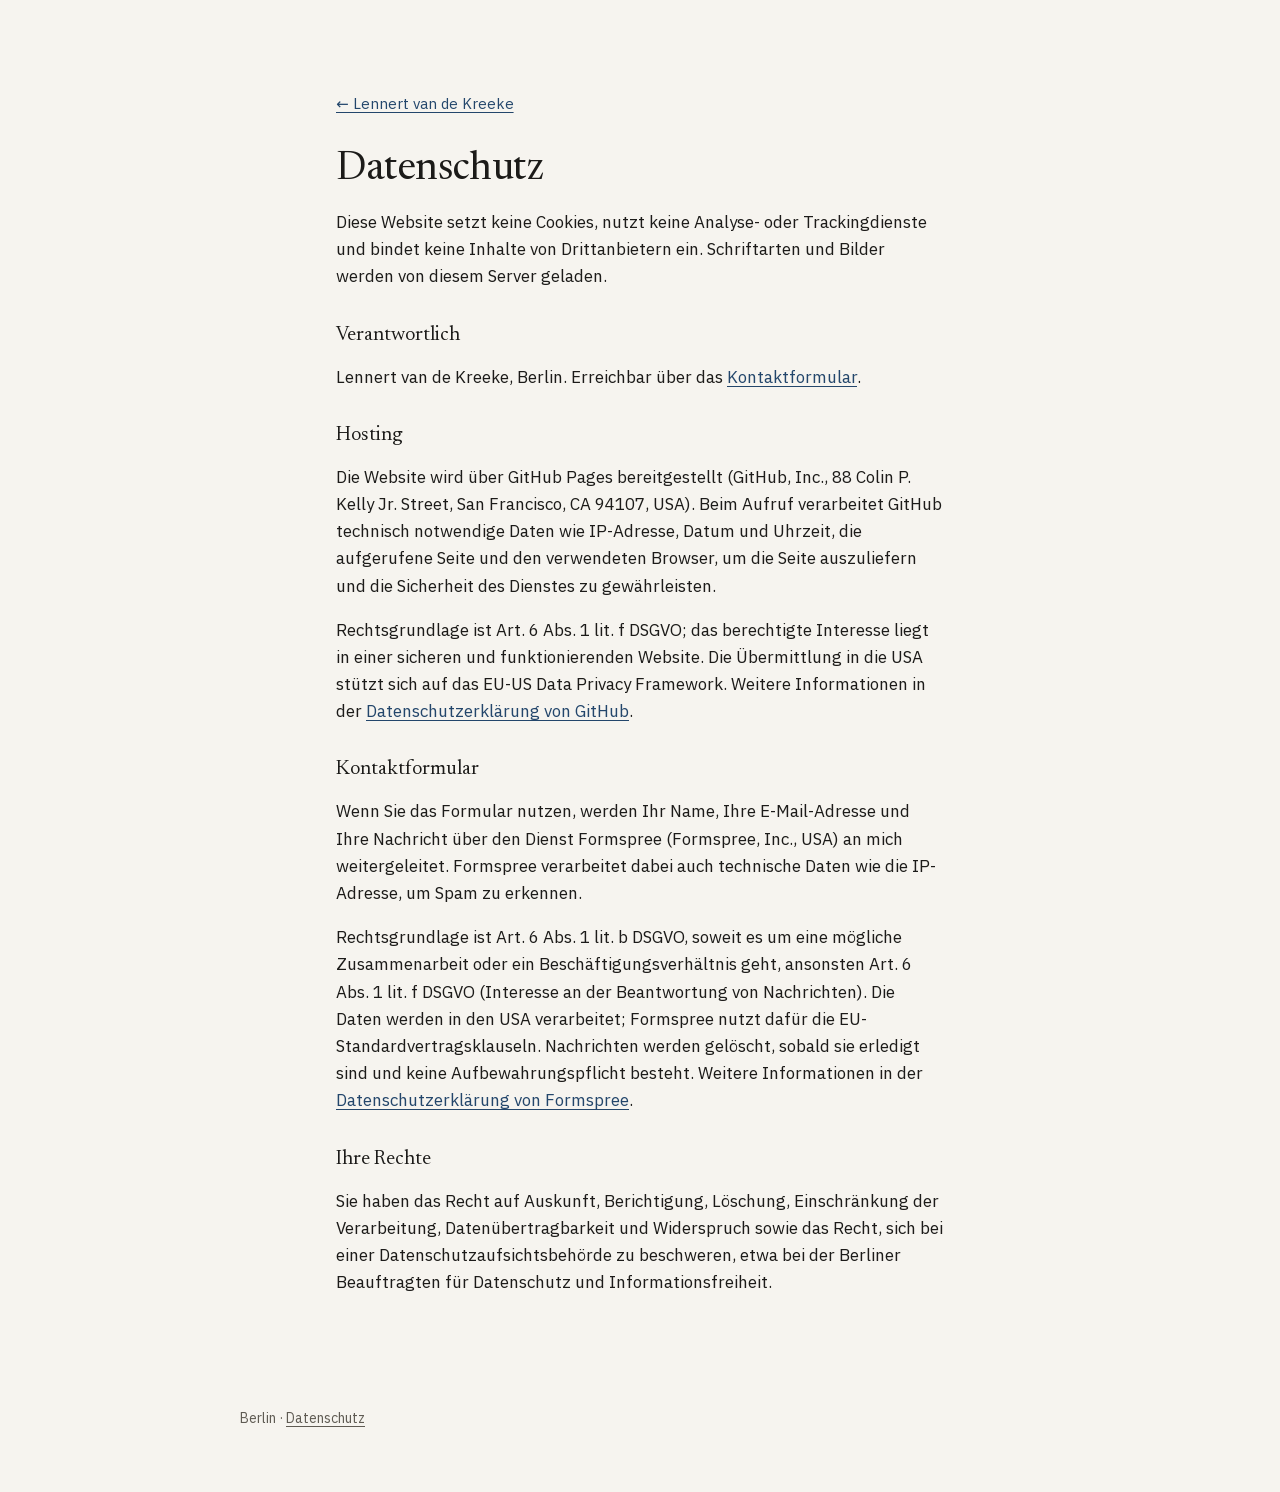
==== datenschutz/index.html @ 806f0664 "Minimal business card site: portrait, short intro, LinkedIn, contact form 404.html mirrors the homep" ====
<!doctype html>
<html lang="de">
<head>
  <meta charset="utf-8">
  <meta name="viewport" content="width=device-width, initial-scale=1">
  <title>Datenschutz · Lennert van de Kreeke</title>
  <meta name="description" content="Datenschutzhinweise für lennertvandekreeke.com.">
  <link rel="canonical" href="https://lennertvandekreeke.com/datenschutz/">
  <meta name="robots" content="noindex">
  <link rel="icon" href="/favicon.svg" type="image/svg+xml">
  <link rel="preload" href="/fonts/ibm-plex-sans-normal-latin.woff2" as="font" type="font/woff2" crossorigin>
  <link rel="stylesheet" href="/styles.css">
</head>
<body>
  <main class="page text">
    <a class="back" href="/">&larr; Lennert van de Kreeke</a>
    <h1>Datenschutz</h1>
    <p>Diese Website setzt keine Cookies, nutzt keine Analyse- oder Trackingdienste und bindet keine Inhalte von Drittanbietern ein. Schriftarten und Bilder werden von diesem Server geladen.</p>

    <h2>Verantwortlich</h2>
    <p>Lennert van de Kreeke, Berlin. Erreichbar über das <a href="/#kontakt">Kontaktformular</a>.</p>

    <h2>Hosting</h2>
    <p>Die Website wird über GitHub Pages bereitgestellt (GitHub, Inc., 88 Colin P. Kelly Jr. Street, San Francisco, CA 94107, USA). Beim Aufruf verarbeitet GitHub technisch notwendige Daten wie IP-Adresse, Datum und Uhrzeit, die aufgerufene Seite und den verwendeten Browser, um die Seite auszuliefern und die Sicherheit des Dienstes zu gewährleisten.</p>
    <p>Rechtsgrundlage ist Art. 6 Abs. 1 lit. f DSGVO; das berechtigte Interesse liegt in einer sicheren und funktionierenden Website. Die Übermittlung in die USA stützt sich auf das EU-US Data Privacy Framework. Weitere Informationen in der <a href="https://docs.github.com/de/site-policy/privacy-policies/github-general-privacy-statement">Datenschutzerklärung von GitHub</a>.</p>

    <h2>Kontaktformular</h2>
    <p>Wenn Sie das Formular nutzen, werden Ihr Name, Ihre E-Mail-Adresse und Ihre Nachricht über den Dienst Formspree (Formspree, Inc., USA) an mich weitergeleitet. Formspree verarbeitet dabei auch technische Daten wie die IP-Adresse, um Spam zu erkennen.</p>
    <p>Rechtsgrundlage ist Art. 6 Abs. 1 lit. b DSGVO, soweit es um eine mögliche Zusammenarbeit oder ein Beschäftigungsverhältnis geht, ansonsten Art. 6 Abs. 1 lit. f DSGVO (Interesse an der Beantwortung von Nachrichten). Die Daten werden in den USA verarbeitet; Formspree nutzt dafür die EU-Standardvertragsklauseln. Nachrichten werden gelöscht, sobald sie erledigt sind und keine Aufbewahrungspflicht besteht. Weitere Informationen in der <a href="https://formspree.io/legal/privacy-policy/">Datenschutzerklärung von Formspree</a>.</p>

    <h2>Ihre Rechte</h2>
    <p>Sie haben das Recht auf Auskunft, Berichtigung, Löschung, Einschränkung der Verarbeitung, Datenübertragbarkeit und Widerspruch sowie das Recht, sich bei einer Datenschutzaufsichtsbehörde zu beschweren, etwa bei der Berliner Beauftragten für Datenschutz und Informationsfreiheit.</p>
  </main>
  <footer>
    <p>Berlin &middot; <a href="/datenschutz/">Datenschutz</a></p>
  </footer>
</body>
</html>
---- styles.css ----
/* Fonts are hosted here rather than loaded from Google, so no visitor data goes to Google. */

@font-face {
  font-family: "IBM Plex Sans";
  font-style: normal;
  font-weight: 400 500;
  font-display: swap;
  src: url("/fonts/ibm-plex-sans-normal-latin-ext.woff2") format("woff2");
  unicode-range: U+0100-02BA, U+02BD-02C5, U+02C7-02CC, U+02CE-02D7, U+02DD-02FF, U+0304, U+0308, U+0329, U+1D00-1DBF, U+1E00-1E9F, U+1EF2-1EFF, U+2020, U+20A0-20AB, U+20AD-20C0, U+2113, U+2C60-2C7F, U+A720-A7FF;
}

@font-face {
  font-family: "IBM Plex Sans";
  font-style: normal;
  font-weight: 400 500;
  font-display: swap;
  src: url("/fonts/ibm-plex-sans-normal-latin.woff2") format("woff2");
  unicode-range: U+0000-00FF, U+0131, U+0152-0153, U+02BB-02BC, U+02C6, U+02DA, U+02DC, U+0304, U+0308, U+0329, U+2000-206F, U+20AC, U+2122, U+2191, U+2193, U+2212, U+2215, U+FEFF, U+FFFD;
}

@font-face {
  font-family: "Newsreader";
  font-style: normal;
  font-weight: 400 500;
  font-display: swap;
  src: url("/fonts/newsreader-normal-latin-ext.woff2") format("woff2");
  unicode-range: U+0100-02BA, U+02BD-02C5, U+02C7-02CC, U+02CE-02D7, U+02DD-02FF, U+0304, U+0308, U+0329, U+1D00-1DBF, U+1E00-1E9F, U+1EF2-1EFF, U+2020, U+20A0-20AB, U+20AD-20C0, U+2113, U+2C60-2C7F, U+A720-A7FF;
}

@font-face {
  font-family: "Newsreader";
  font-style: normal;
  font-weight: 400 500;
  font-display: swap;
  src: url("/fonts/newsreader-normal-latin.woff2") format("woff2");
  unicode-range: U+0000-00FF, U+0131, U+0152-0153, U+02BB-02BC, U+02C6, U+02DA, U+02DC, U+0304, U+0308, U+0329, U+2000-206F, U+20AC, U+2122, U+2191, U+2193, U+2212, U+2215, U+FEFF, U+FFFD;
}

:root {
  --bg: #f6f4ef;
  --surface: #fffdf8;
  --text: #1c1b19;
  --muted: #5f5b53;
  --line: #d9d4c9;
  --accent: #23466b;
  --serif: "Newsreader", Georgia, serif;
  --sans: "IBM Plex Sans", system-ui, sans-serif;
  color-scheme: light dark;
}

@media (prefers-color-scheme: dark) {
  :root {
    --bg: #171614;
    --surface: #1f1e1b;
    --text: #ece8df;
    --muted: #a59f93;
    --line: #36332e;
    --accent: #9cbde0;
  }
}

* { box-sizing: border-box; }

body {
  margin: 0;
  background: var(--bg);
  color: var(--text);
  font: 400 1.0625rem/1.6 var(--sans);
  -webkit-font-smoothing: antialiased;
}

a { color: var(--accent); text-underline-offset: 0.2em; }
a:hover { text-decoration-thickness: 2px; }

.page {
  max-width: 52rem;
  margin: 0 auto;
  padding: clamp(3rem, 10vh, 7rem) 1rem 3rem;
}

.intro {
  display: grid;
  grid-template-columns: 15rem 1fr;
  gap: clamp(2rem, 5vw, 3.5rem);
  align-items: center;
}

.portrait {
  width: 100%;
  height: auto;
  aspect-ratio: 4 / 5;
  object-fit: cover;
  border-radius: 4px;
  display: block;
}

h1 {
  font: 400 clamp(2.25rem, 5vw, 3.25rem)/1.1 var(--serif);
  letter-spacing: -0.01em;
  margin: 0 0 1rem;
}

.lede { margin: 0 0 0.5rem; font-size: 1.125rem; }
.lede + .lede { color: var(--muted); font-size: 1rem; }

.links {
  display: flex;
  flex-wrap: wrap;
  gap: 0.75rem;
  margin-top: 1.75rem;
  padding: 0;
  list-style: none;
}

.button {
  display: inline-flex;
  align-items: center;
  gap: 0.5rem;
  padding: 0.6rem 1.1rem;
  border: 1px solid var(--accent);
  border-radius: 4px;
  background: var(--accent);
  color: var(--bg);
  font: 500 0.9375rem/1.2 var(--sans);
  text-decoration: none;
  cursor: pointer;
}
.button:hover { filter: brightness(1.12); }
.button.ghost { background: transparent; color: var(--accent); }
.button svg { width: 1em; height: 1em; }

.contact {
  margin-top: clamp(3.5rem, 9vh, 5.5rem);
  padding-top: 2.5rem;
  border-top: 1px solid var(--line);
  max-width: 34rem;
}

h2 { font: 400 1.75rem/1.2 var(--serif); margin: 0 0 0.5rem; }
.contact > p { margin: 0 0 1.5rem; color: var(--muted); }

.contact-form { display: grid; gap: 1rem; }
.contact-form label { display: grid; gap: 0.3rem; font-size: 0.9375rem; font-weight: 500; }
.contact-form input,
.contact-form textarea {
  width: 100%;
  padding: 0.6rem 0.75rem;
  border: 1px solid var(--line);
  border-radius: 4px;
  background: var(--surface);
  color: var(--text);
  font: 400 1rem/1.5 var(--sans);
}
.contact-form input:focus,
.contact-form textarea:focus { outline: 2px solid var(--accent); outline-offset: 1px; border-color: transparent; }
.contact-form textarea { resize: vertical; min-height: 8rem; }
.contact-form .button { justify-self: start; }
.contact-form .note { margin: 0; font-size: 0.8125rem; color: var(--muted); }
.form-status { margin: 0; min-height: 1.5em; font-size: 0.9375rem; }
.hp { position: absolute; left: -9999px; }

footer {
  max-width: 52rem;
  margin: 0 auto;
  padding: 2rem 1rem 3rem;
  color: var(--muted);
  font-size: 0.875rem;
}
footer a { color: inherit; }

/* Text pages (Datenschutz) */
.text { max-width: 40rem; }
.text h1 { font-size: clamp(2rem, 4vw, 2.5rem); }
.text h2 { font-size: 1.25rem; margin-top: 2rem; }
.back { display: inline-block; margin-bottom: 2rem; font-size: 0.9375rem; }

@media (max-width: 40rem) {
  .intro { grid-template-columns: 1fr; gap: 1.75rem; }
  .portrait { max-width: 13rem; }
}
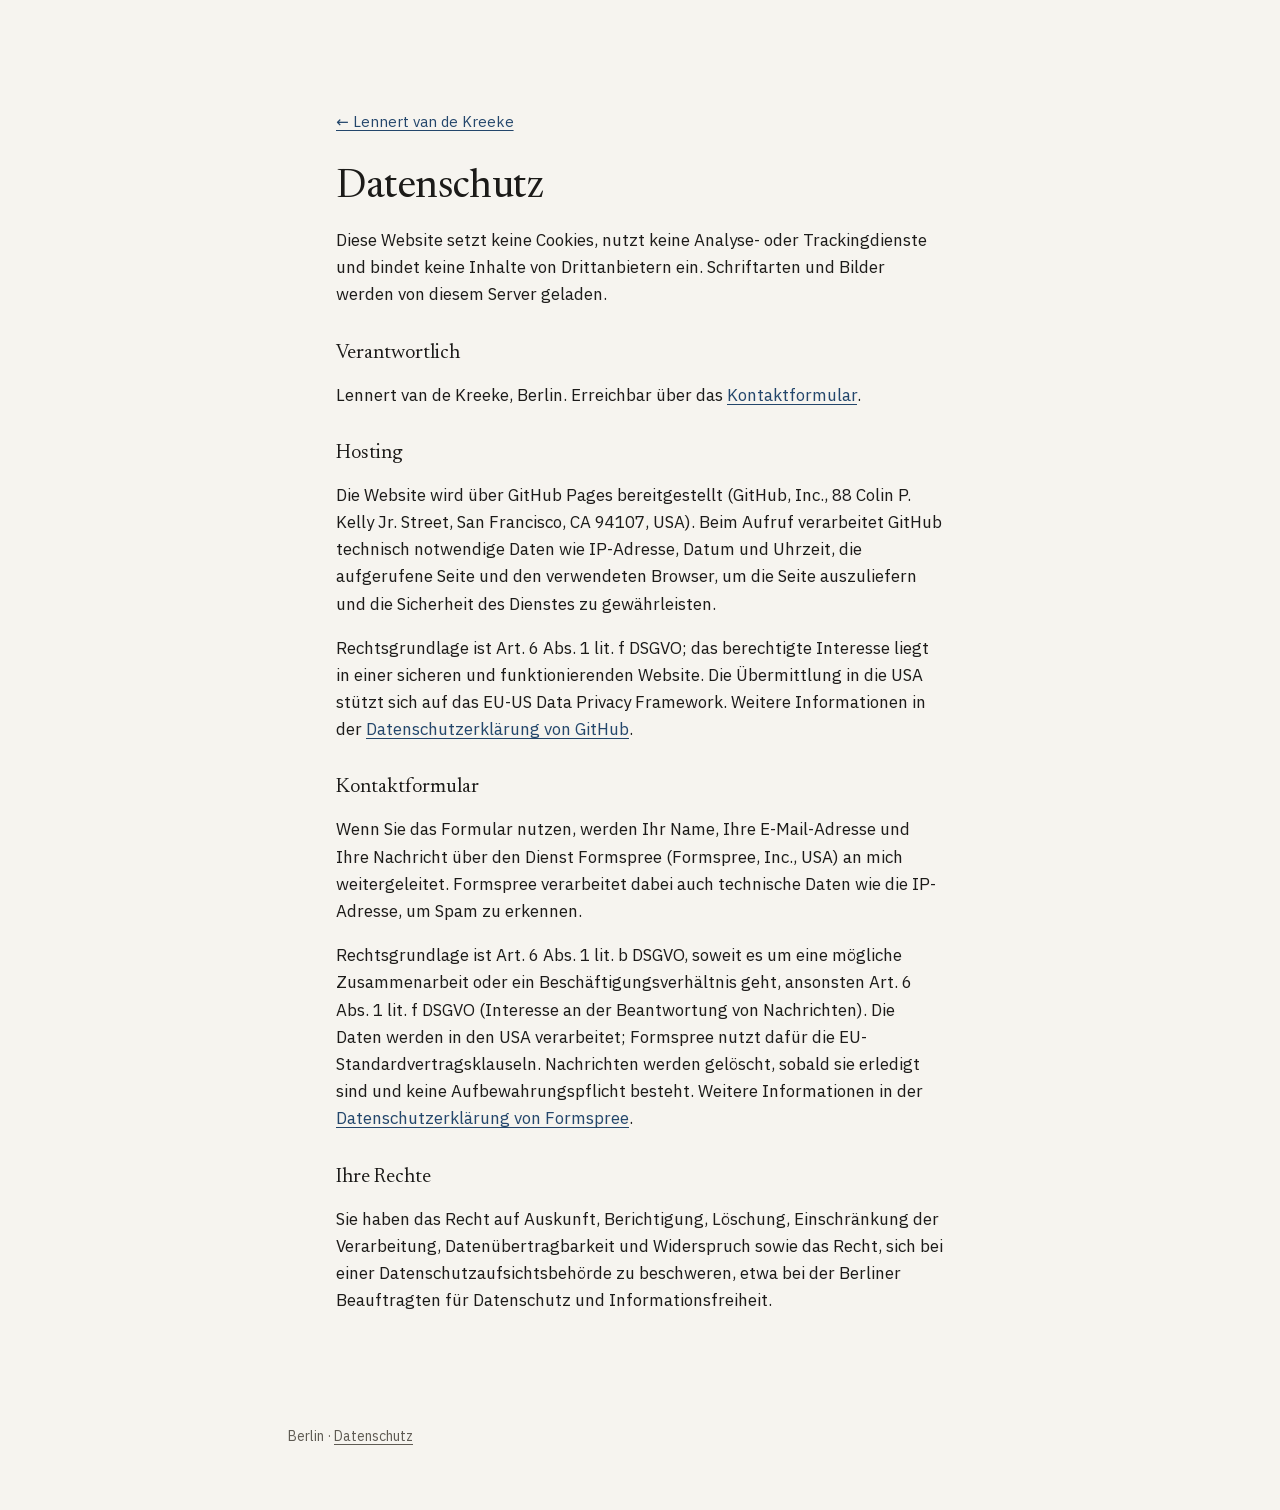
==== commit 6286da0f: "Version CSS and JS links by content hash so updates show up immediately Co-Authored-By: Claude Opus " ====
--- a/datenschutz/index.html
+++ b/datenschutz/index.html
@@ -9,7 +9,7 @@
   <meta name="robots" content="noindex">
   <link rel="icon" href="/favicon.svg" type="image/svg+xml">
   <link rel="preload" href="/fonts/ibm-plex-sans-normal-latin.woff2" as="font" type="font/woff2" crossorigin>
-  <link rel="stylesheet" href="/styles.css">
+  <link rel="stylesheet" href="/styles.css?v=cb54f0c3">
 </head>
 <body>
   <main class="page text">
--- a/styles.css
+++ b/styles.css
@@ -73,14 +73,14 @@
 a:hover { text-decoration-thickness: 2px; }
 
 .page {
-  max-width: 52rem;
+  max-width: 46rem;
   margin: 0 auto;
-  padding: clamp(3rem, 10vh, 7rem) 1rem 3rem;
+  padding: clamp(3rem, 12vh, 8rem) 1rem 3rem;
 }
 
 .intro {
   display: grid;
-  grid-template-columns: 15rem 1fr;
+  grid-template-columns: 18rem 1fr;
   gap: clamp(2rem, 5vw, 3.5rem);
   align-items: center;
 }
@@ -97,6 +97,7 @@
 h1 {
   font: 400 clamp(2.25rem, 5vw, 3.25rem)/1.1 var(--serif);
   letter-spacing: -0.01em;
+  text-wrap: balance;
   margin: 0 0 1rem;
 }
 
@@ -126,18 +127,15 @@
   cursor: pointer;
 }
 .button:hover { filter: brightness(1.12); }
-.button.ghost { background: transparent; color: var(--accent); }
 .button svg { width: 1em; height: 1em; }
 
 .contact {
   margin-top: clamp(3.5rem, 9vh, 5.5rem);
   padding-top: 2.5rem;
   border-top: 1px solid var(--line);
-  max-width: 34rem;
 }
 
-h2 { font: 400 1.75rem/1.2 var(--serif); margin: 0 0 0.5rem; }
-.contact > p { margin: 0 0 1.5rem; color: var(--muted); }
+h2 { font: 400 1.75rem/1.2 var(--serif); margin: 0 0 1.5rem; }
 
 .contact-form { display: grid; gap: 1rem; }
 .contact-form label { display: grid; gap: 0.3rem; font-size: 0.9375rem; font-weight: 500; }
@@ -160,7 +158,7 @@
 .hp { position: absolute; left: -9999px; }
 
 footer {
-  max-width: 52rem;
+  max-width: 46rem;
   margin: 0 auto;
   padding: 2rem 1rem 3rem;
   color: var(--muted);
@@ -171,10 +169,10 @@
 /* Text pages (Datenschutz) */
 .text { max-width: 40rem; }
 .text h1 { font-size: clamp(2rem, 4vw, 2.5rem); }
-.text h2 { font-size: 1.25rem; margin-top: 2rem; }
+.text h2 { font-size: 1.25rem; margin: 2rem 0 0.5rem; }
 .back { display: inline-block; margin-bottom: 2rem; font-size: 0.9375rem; }
 
 @media (max-width: 40rem) {
   .intro { grid-template-columns: 1fr; gap: 1.75rem; }
-  .portrait { max-width: 13rem; }
+  .portrait { max-width: 15rem; }
 }
